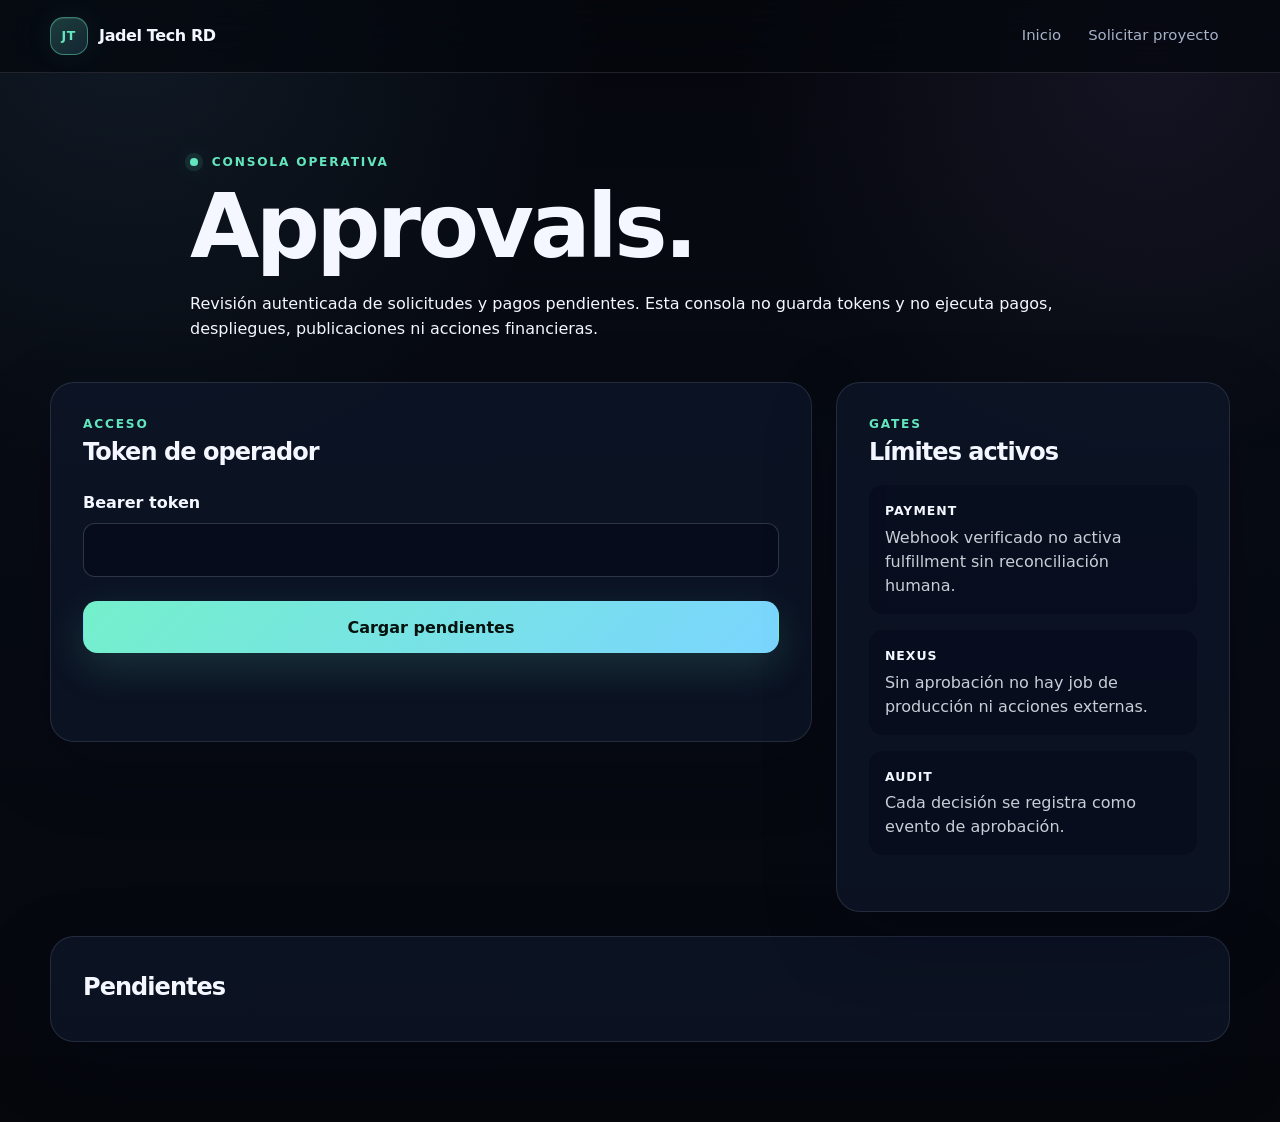
==== approval-console.html @ 992e08e9 "Add governed intake public surfaces" ====
<!doctype html>
<html lang="es">
<head>
  <meta charset="utf-8">
  <meta name="viewport" content="width=device-width, initial-scale=1">
  <meta name="theme-color" content="#0b1220">
  <meta http-equiv="Content-Security-Policy" content="default-src 'none'; script-src 'self'; style-src 'self'; img-src 'self' data:; connect-src https://intake.jadeltechrd.com; object-src 'none'; base-uri 'none'; form-action 'none'; upgrade-insecure-requests">
  <meta name="referrer" content="no-referrer">
  <meta name="robots" content="noindex,nofollow">
  <title>Approval Console | Jadel Tech RD</title>
  <link rel="stylesheet" href="/styles.css">
  <link rel="stylesheet" href="/project-request.css">
  <script type="module" src="/approval-console.js"></script>
</head>
<body>
  <a class="skip-link" href="#main">Saltar al contenido</a>
  <header class="site-header">
    <div class="shell header-inner">
      <a class="brand" href="/" aria-label="Jadel Tech RD - Inicio"><span class="brand-mark" aria-hidden="true">JT</span><span>Jadel Tech RD</span></a>
      <nav class="nav" aria-label="Navegación principal"><a href="/">Inicio</a><a href="/solicitar-proyecto.html">Solicitar proyecto</a></nav>
    </div>
  </header>
  <main id="main" class="shell request-shell">
    <section class="request-hero">
      <div class="eyebrow"><span class="live-dot"></span> Consola operativa</div>
      <h1>Approvals.</h1>
      <p class="lead">Revisión autenticada de solicitudes y pagos pendientes. Esta consola no guarda tokens y no ejecuta pagos, despliegues, publicaciones ni acciones financieras.</p>
    </section>
    <section class="request-grid">
      <form id="approval-auth" class="request-card">
        <div class="eyebrow">Acceso</div>
        <h2>Token de operador</h2>
        <div class="form-grid">
          <label class="full-field">Bearer token<input id="admin-token" type="password" autocomplete="off" required></label>
        </div>
        <button class="button primary full" type="submit">Cargar pendientes</button>
        <p id="approval-status" class="request-status" role="status" aria-live="polite"></p>
      </form>
      <aside class="request-card request-assurance">
        <div class="eyebrow">Gates</div>
        <h2>Límites activos</h2>
        <ol>
          <li><strong>PAYMENT</strong><span>Webhook verificado no activa fulfillment sin reconciliación humana.</span></li>
          <li><strong>NEXUS</strong><span>Sin aprobación no hay job de producción ni acciones externas.</span></li>
          <li><strong>AUDIT</strong><span>Cada decisión se registra como evento de aprobación.</span></li>
        </ol>
      </aside>
    </section>
    <section class="request-card approval-results" aria-live="polite">
      <h2>Pendientes</h2>
      <div id="approval-results"></div>
    </section>
  </main>
</body>
</html>
---- styles.css ----
:root {
  color-scheme: dark;
  --bg: #05070d;
  --bg-2: #090d17;
  --surface: rgba(15, 22, 38, 0.78);
  --surface-strong: #0d1422;
  --surface-soft: rgba(255, 255, 255, 0.035);
  --text: #f4f7ff;
  --muted: #a7b3c8;
  --muted-2: #7f8da6;
  --line: rgba(255, 255, 255, 0.11);
  --line-strong: rgba(255, 255, 255, 0.18);
  --accent: #63e6be;
  --accent-2: #74c0fc;
  --accent-3: #b197fc;
  --danger: #ff8787;
  --warning: #ffd43b;
  --success: #69db7c;
  --max: 1180px;
  --radius: 24px;
  --shadow: 0 28px 80px rgba(0, 0, 0, 0.34);
}

* { box-sizing: border-box; }
html { scroll-behavior: smooth; }
body {
  margin: 0;
  min-height: 100vh;
  background:
    radial-gradient(circle at 10% 0%, rgba(116, 192, 252, 0.10), transparent 30rem),
    radial-gradient(circle at 90% 4%, rgba(177, 151, 252, 0.09), transparent 26rem),
    linear-gradient(180deg, #05070d 0%, #070b13 45%, #05070d 100%);
  color: var(--text);
  font-family: Inter, ui-sans-serif, system-ui, -apple-system, BlinkMacSystemFont, "Segoe UI", sans-serif;
  line-height: 1.6;
  text-rendering: optimizeLegibility;
}
body::selection { background: rgba(99, 230, 190, .28); }
a { color: inherit; }
button, input, select, textarea { font: inherit; }
button { color: inherit; }
[hidden] { display: none !important; }

.skip-link {
  position: absolute;
  left: -9999px;
  top: 0;
  z-index: 1000;
  padding: .75rem 1rem;
  background: white;
  color: black;
}
.skip-link:focus { left: 1rem; top: 1rem; }

.shell {
  width: min(calc(100% - 2rem), var(--max));
  margin-inline: auto;
}

.site-header {
  position: sticky;
  top: 0;
  z-index: 50;
  border-bottom: 1px solid var(--line);
  background: rgba(5, 7, 13, 0.74);
  backdrop-filter: blur(20px) saturate(130%);
}
.header-inner,
.footer-inner {
  min-height: 72px;
  display: flex;
  align-items: center;
  justify-content: space-between;
  gap: 1rem;
}
.brand {
  display: inline-flex;
  align-items: center;
  gap: .72rem;
  text-decoration: none;
  font-weight: 850;
  letter-spacing: -.025em;
}
.brand-mark {
  width: 2.35rem;
  height: 2.35rem;
  display: grid;
  place-items: center;
  border: 1px solid rgba(99, 230, 190, .45);
  border-radius: .85rem;
  background:
    linear-gradient(145deg, rgba(99, 230, 190, .24), rgba(116, 192, 252, .14));
  box-shadow: inset 0 1px 0 rgba(255,255,255,.09), 0 0 28px rgba(99,230,190,.08);
  color: var(--accent);
  font-size: .78rem;
  letter-spacing: .06em;
}
.nav,
.site-footer nav {
  display: flex;
  flex-wrap: wrap;
  gap: .25rem;
  align-items: center;
}
.nav a,
.site-footer a {
  text-decoration: none;
  color: var(--muted);
  transition: color .2s ease, background .2s ease, transform .2s ease;
}
.nav a {
  padding: .52rem .72rem;
  border-radius: .72rem;
  font-size: .93rem;
}
.nav a:hover,
.nav a[aria-current="page"] {
  color: var(--text);
  background: rgba(255,255,255,.055);
}

/* Commercial 2026 homepage */
.commercial-home {
  position: relative;
  isolation: isolate;
  --mx: 50%;
  --my: 6rem;
}
.commercial-home::before {
  content: "";
  position: fixed;
  inset: 0;
  pointer-events: none;
  z-index: -1;
  background: radial-gradient(520px circle at var(--mx) var(--my), rgba(99, 230, 190, .055), transparent 55%);
}

.hero-v2 {
  min-height: min(820px, calc(100vh - 72px));
  display: grid;
  grid-template-columns: minmax(0, 1.02fr) minmax(420px, .98fr);
  gap: clamp(2.5rem, 6vw, 6rem);
  align-items: center;
  padding: clamp(5rem, 10vw, 8.5rem) 0 clamp(4rem, 8vw, 7rem);
  position: relative;
}
.hero-v2::after {
  content: "";
  position: absolute;
  left: 50%;
  bottom: 0;
  width: 100vw;
  transform: translateX(-50%);
  border-bottom: 1px solid rgba(255,255,255,.07);
}
.eyebrow,
.card-kicker {
  color: var(--accent);
  font-size: .76rem;
  font-weight: 850;
  letter-spacing: .15em;
  text-transform: uppercase;
}
.live-dot {
  display: inline-block;
  width: .48rem;
  height: .48rem;
  margin-right: .5rem;
  border-radius: 50%;
  background: var(--accent);
  box-shadow: 0 0 0 5px rgba(99,230,190,.10), 0 0 24px rgba(99,230,190,.38);
  animation: pulse 2.4s ease-in-out infinite;
}
@keyframes pulse {
  0%, 100% { transform: scale(.9); opacity: .75; }
  50% { transform: scale(1.1); opacity: 1; }
}
h1, h2, h3 {
  line-height: 1.08;
  letter-spacing: -.04em;
  text-wrap: balance;
}
.hero-v2 h1 {
  margin: .85rem 0 1.25rem;
  font-size: clamp(3.25rem, 7vw, 6.6rem);
  max-width: 12ch;
}
.hero-v2 h1 span {
  display: block;
  color: transparent;
  background: linear-gradient(105deg, var(--accent) 0%, var(--accent-2) 48%, var(--accent-3) 100%);
  -webkit-background-clip: text;
  background-clip: text;
}
.hero-v2 .lead {
  max-width: 680px;
  margin: 0;
  color: var(--muted);
  font-size: clamp(1.06rem, 2vw, 1.26rem);
}
.actions {
  display: flex;
  flex-wrap: wrap;
  gap: .8rem;
  margin-top: 2rem;
}
.button {
  display: inline-flex;
  align-items: center;
  justify-content: center;
  gap: .45rem;
  min-height: 48px;
  padding: .76rem 1.08rem;
  border-radius: .9rem;
  border: 1px solid transparent;
  text-decoration: none;
  font-weight: 780;
  cursor: pointer;
  transition: transform .2s ease, box-shadow .2s ease, border-color .2s ease, background .2s ease;
}
.button:hover { transform: translateY(-2px); }
.button.primary {
  color: #04110d;
  background: linear-gradient(135deg, #74f0cb, #7bd5ff);
  box-shadow: 0 14px 40px rgba(99, 230, 190, .16);
}
.button.primary:hover { box-shadow: 0 18px 48px rgba(99, 230, 190, .24); }
.button.secondary {
  border-color: var(--line);
  background: rgba(255,255,255,.035);
  color: var(--text);
}
.button.secondary:hover { border-color: var(--line-strong); background: rgba(255,255,255,.06); }
.button.full { width: 100%; }
.button.is-disabled { opacity: .58; pointer-events: none; }
.button:disabled { opacity: .45; cursor: not-allowed; transform: none; }
.hero-trust {
  display: flex;
  flex-wrap: wrap;
  gap: .6rem 1rem;
  margin-top: 1.65rem;
  color: var(--muted-2);
  font-size: .84rem;
}
.hero-trust span { white-space: nowrap; }

.agent-console {
  position: relative;
  min-height: 510px;
  border: 1px solid rgba(255,255,255,.12);
  border-radius: 28px;
  background:
    linear-gradient(180deg, rgba(255,255,255,.055), rgba(255,255,255,.015)),
    radial-gradient(circle at 50% 40%, rgba(116,192,252,.08), transparent 48%),
    #090d16;
  box-shadow: var(--shadow), inset 0 1px 0 rgba(255,255,255,.06);
  overflow: hidden;
}
.agent-console::before {
  content: "";
  position: absolute;
  inset: 0;
  background-image:
    linear-gradient(rgba(255,255,255,.025) 1px, transparent 1px),
    linear-gradient(90deg, rgba(255,255,255,.025) 1px, transparent 1px);
  background-size: 28px 28px;
  mask-image: linear-gradient(to bottom, black, transparent 78%);
  pointer-events: none;
}
.console-bar {
  height: 54px;
  display: flex;
  align-items: center;
  gap: .38rem;
  padding: 0 1rem;
  border-bottom: 1px solid var(--line);
  color: var(--muted-2);
  font-size: .72rem;
  letter-spacing: .04em;
}
.console-dot { width: .5rem; height: .5rem; border-radius: 50%; background: #3e4758; }
.console-title { margin-left: .5rem; }
.console-state { margin-left: auto; color: var(--accent); font-weight: 800; letter-spacing: .12em; }
.agent-core {
  position: relative;
  width: min(340px, 82%);
  aspect-ratio: 1;
  margin: 1.5rem auto 0;
}
.core-node {
  position: absolute;
  inset: 50% auto auto 50%;
  transform: translate(-50%, -50%);
  width: 108px;
  height: 108px;
  display: grid;
  place-items: center;
  align-content: center;
  border-radius: 32px;
  border: 1px solid rgba(99,230,190,.55);
  background: radial-gradient(circle at 35% 25%, rgba(255,255,255,.16), transparent 34%), linear-gradient(145deg, rgba(99,230,190,.25), rgba(116,192,252,.11));
  box-shadow: 0 0 0 12px rgba(99,230,190,.035), 0 0 60px rgba(99,230,190,.18);
  z-index: 3;
}
.core-node strong { font-size: 2rem; letter-spacing: -.06em; }
.core-node small { color: var(--accent); font-size: .55rem; letter-spacing: .12em; }
.core-orbit { position: absolute; inset: 50% auto auto 50%; transform: translate(-50%, -50%); border: 1px solid rgba(255,255,255,.11); border-radius: 50%; animation: spin 22s linear infinite; }
.core-orbit span { position: absolute; min-width: 58px; height: 28px; display: grid; place-items: center; padding: 0 .45rem; border-radius: 999px; border: 1px solid rgba(255,255,255,.12); background: #0b1120; color: var(--muted); font-size: .64rem; letter-spacing: .04em; box-shadow: 0 8px 24px rgba(0,0,0,.28); }
.orbit-a { width: 245px; height: 245px; }
.orbit-b { width: 320px; height: 320px; animation-direction: reverse; animation-duration: 28s; }
.orbit-a span:nth-child(1) { left: 50%; top: -14px; transform: translateX(-50%); }
.orbit-a span:nth-child(2) { right: -23px; top: 54%; }
.orbit-a span:nth-child(3) { left: -18px; top: 56%; }
.orbit-b span:nth-child(1) { left: 50%; bottom: -14px; transform: translateX(-50%); }
.orbit-b span:nth-child(2) { right: -25px; top: 28%; }
.orbit-b span:nth-child(3) { left: -20px; top: 27%; }
@keyframes spin { to { transform: translate(-50%, -50%) rotate(360deg); } }
.core-orbit span { animation: counter-spin 22s linear infinite; }
.orbit-b span { animation-duration: 28s; animation-direction: reverse; }
@keyframes counter-spin { to { rotate: -360deg; } }
.console-events { position: absolute; left: 1rem; right: 1rem; bottom: 1rem; display: grid; gap: .5rem; }
.console-events > div { display: grid; grid-template-columns: 48px 1fr; gap: 0 .65rem; align-items: center; padding: .6rem .72rem; border: 1px solid rgba(255,255,255,.08); border-radius: .8rem; background: rgba(5, 8, 15, .72); backdrop-filter: blur(10px); }
.console-events span { grid-row: 1 / 3; font-size: .62rem; font-weight: 900; letter-spacing: .08em; }
.console-events b { font-size: .78rem; }
.console-events small { color: var(--muted-2); font-size: .67rem; }
.event-ok { color: var(--success); }
.event-wait { color: var(--warning); }
.signal-strip { display: grid; grid-template-columns: repeat(4, 1fr); gap: 1px; margin: 1.25rem 0 0; border: 1px solid var(--line); border-radius: 20px; overflow: hidden; background: var(--line); }
.signal-strip > div { min-height: 126px; display: flex; flex-direction: column; justify-content: center; padding: 1.2rem; background: #080c15; }
.signal-strip strong { font-size: 1.8rem; letter-spacing: -.05em; }
.signal-strip span { color: var(--muted-2); font-size: .78rem; max-width: 18ch; }
.section-block { padding: clamp(5.5rem, 11vw, 9rem) 0 0; }
.section-heading { display: grid; grid-template-columns: minmax(0, 1.15fr) minmax(280px, .85fr); align-items: end; gap: 2rem; margin-bottom: 2rem; }
.section-heading h2, .governance-panel h2, .final-cta h2 { margin: .55rem 0 0; font-size: clamp(2.2rem, 5vw, 4.5rem); max-width: 15ch; }
.section-heading > p, .governance-panel > div > p, .final-cta p { margin: 0; color: var(--muted); max-width: 60ch; }
.filter-row { display: flex; flex-wrap: wrap; gap: .55rem; margin: 1.2rem 0 1.5rem; }
.filter-chip { min-height: 38px; padding: .5rem .78rem; border: 1px solid var(--line); border-radius: 999px; background: rgba(255,255,255,.025); color: var(--muted); cursor: pointer; font-size: .82rem; transition: .2s ease; }
.filter-chip:hover, .filter-chip.is-active { color: #07110e; background: var(--accent); border-color: var(--accent); }
.services-grid { display: grid; grid-template-columns: repeat(3, minmax(0, 1fr)); gap: 1rem; }
.service-card { min-height: 430px; display: flex; flex-direction: column; padding: 1.35rem; border: 1px solid var(--line); border-radius: 20px; background: radial-gradient(circle at 85% 0%, rgba(116,192,252,.06), transparent 34%), linear-gradient(180deg, rgba(255,255,255,.045), rgba(255,255,255,.018)); transition: transform .25s ease, border-color .25s ease, box-shadow .25s ease; }
.service-card:hover { transform: translateY(-5px); border-color: rgba(99,230,190,.28); box-shadow: 0 24px 56px rgba(0,0,0,.24); }
.service-topline { display: flex; align-items: center; justify-content: space-between; gap: .75rem; }
.service-icon { width: 2.4rem; height: 2.4rem; display: grid; place-items: center; border-radius: .8rem; border: 1px solid var(--line); background: rgba(255,255,255,.04); color: var(--accent-2); font-weight: 900; }
.status-badge { max-width: 68%; padding: .34rem .55rem; border-radius: 999px; font-size: .61rem; font-weight: 850; letter-spacing: .04em; text-transform: uppercase; text-align: center; }
.status-available { color: #8ce99a; background: rgba(105,219,124,.085); border: 1px solid rgba(105,219,124,.18); }
.status-pilot { color: #ffd43b; background: rgba(255,212,59,.08); border: 1px solid rgba(255,212,59,.18); }
.status-research { color: #bac8ff; background: rgba(177,151,252,.09); border: 1px solid rgba(177,151,252,.18); }
.service-card h3 { margin: 1.25rem 0 .65rem; font-size: 1.45rem; }
.service-card > p { margin: 0; color: var(--muted); font-size: .92rem; }
.service-deliverables { display: flex; flex-wrap: wrap; gap: .42rem; padding: 0; margin: 1.2rem 0 1.5rem; list-style: none; }
.service-deliverables li { padding: .35rem .52rem; border: 1px solid rgba(255,255,255,.08); border-radius: .55rem; color: var(--muted-2); font-size: .68rem; background: rgba(255,255,255,.025); }
.service-footer { margin-top: auto; padding-top: 1rem; border-top: 1px solid rgba(255,255,255,.07); display: flex; align-items: end; justify-content: space-between; gap: .75rem; }
.price-caption { display: block; color: var(--muted-2); font-size: .62rem; text-transform: uppercase; letter-spacing: .08em; }
.service-footer strong { display: block; margin-top: .2rem; font-size: .82rem; }
.mini-action { padding: .46rem .65rem; border: 1px solid rgba(99,230,190,.25); border-radius: .65rem; background: rgba(99,230,190,.07); color: var(--accent); cursor: pointer;  font-size: .72rem;
  font-weight: 800;
}
.mini-action[aria-pressed="true"] { color: #04110d; background: var(--accent); }
.service-payment-links {
  display: flex;
  flex-wrap: wrap;
  gap: .5rem;
  margin-top: .85rem;
}
.service-payment-links a {
  padding: .5rem .62rem;
  border: 1px solid rgba(116,192,252,.26);
  border-radius: .65rem;
  color: var(--accent-2);
  font-size: .72rem;
  font-weight: 850;
}
.service-payment-links a:hover {
  background: rgba(116,192,252,.1);
  color: var(--text);
}

.process-grid { display: grid; grid-template-columns: repeat(4, 1fr); gap: 1rem; padding: 0; margin: 0; list-style: none; counter-reset: none; }
.process-card { min-height: 250px; padding: 1.35rem; border-top: 1px solid var(--line-strong); background: linear-gradient(180deg, rgba(255,255,255,.025), transparent 70%); }
.process-card > span { color: var(--accent); font-size: .72rem; font-weight: 900; letter-spacing: .1em; }
.process-card h3 { margin: 2.4rem 0 .6rem; font-size: 1.35rem; }
.process-card p { margin: 0; color: var(--muted); font-size: .86rem; }

.configurator-shell { position: relative; }
.configurator { display: grid; grid-template-columns: minmax(0, 1fr) 360px; gap: 1rem; align-items: stretch; }
.selected-services { min-height: 330px; display: flex; flex-wrap: wrap; align-content: flex-start; gap: .65rem; padding: 1.25rem; border: 1px dashed rgba(116,192,252,.23); border-radius: 20px; background: radial-gradient(circle at 20% 10%, rgba(116,192,252,.045), transparent 32%), rgba(255,255,255,.015); }
.empty-selection { width: 100%; min-height: 290px; display: grid; place-items: center; align-content: center; text-align: center; color: var(--muted); }
.empty-selection > span { width: 3rem; height: 3rem; display: grid; place-items: center; border: 1px dashed var(--line-strong); border-radius: 50%; font-size: 1.5rem; color: var(--accent); }
.empty-selection strong { margin-top: .8rem; color: var(--text); }
.empty-selection p { max-width: 40ch; margin: .35rem 0 0; font-size: .82rem; }
.selected-chip { height: fit-content; max-width: 100%; display: inline-flex; align-items: center; gap: .55rem; padding: .66rem .72rem; border: 1px solid var(--line); border-radius: .82rem; background: rgba(255,255,255,.04); cursor: pointer; color: var(--text); font-size: .76rem; }
.selected-chip span { color: var(--accent-2); }
.selected-chip b { color: var(--muted-2); font-size: 1rem; }
.estimate-card { position: sticky; top: 92px; align-self: start; padding: 1.35rem; border: 1px solid rgba(99,230,190,.2); border-radius: 20px; background: linear-gradient(180deg, rgba(99,230,190,.07), rgba(255,255,255,.025)); box-shadow: var(--shadow); }
.estimate-label { display: block; margin-bottom: 1rem; color: var(--accent); font-size: .72rem; font-weight: 900; letter-spacing: .1em; text-transform: uppercase; }
.estimate-row { display: flex; justify-content: space-between; gap: 1rem; padding: .75rem 0; border-bottom: 1px solid rgba(255,255,255,.08); color: var(--muted); font-size: .82rem; }
.estimate-row strong { color: var(--text); font-size: 1.03rem; }
.estimate-note { margin: 1rem 0; color: var(--muted-2); font-size: .72rem; }
.copy-feedback { display: block; min-height: 1.2rem; margin-top: .6rem; color: var(--accent); font-size: .7rem; }

.pricing-grid { display: grid; grid-template-columns: repeat(4, minmax(0, 1fr)); gap: 1rem; }
.pricing-card { position: relative; min-height: 520px; display: flex; flex-direction: column; padding: 1.35rem; border: 1px solid var(--line); border-radius: 20px; background: rgba(255,255,255,.025); }
.pricing-card.featured { border-color: rgba(99,230,190,.35); background: radial-gradient(circle at 50% 0%, rgba(99,230,190,.09), transparent 34%), rgba(255,255,255,.03); transform: translateY(-10px); box-shadow: 0 28px 70px rgba(0,0,0,.25); }
.popular-pill { position: absolute; top: -.75rem; right: 1rem; padding: .35rem .62rem; border-radius: 999px; background: var(--accent); color: #06120e; font-size: .62rem; font-weight: 900; }
.plan-label { color: var(--accent-2); font-size: .68rem; font-weight: 900; letter-spacing: .12em; text-transform: uppercase; }
.pricing-card h3 { margin: .7rem 0 1.1rem; font-size: 1.45rem; }
.plan-price { min-height: 64px; display: flex; flex-direction: column; }
.plan-price strong { font-size: 2.25rem; letter-spacing: -.055em; }
.plan-price span { color: var(--muted-2); font-size: .72rem; }
.pricing-card > p { color: var(--muted); font-size: .86rem; min-height: 4.2rem; }
.pricing-card ul { padding: 0; margin: 1rem 0 1.5rem; list-style: none; color: var(--muted); font-size: .78rem; }
.pricing-card li { padding: .55rem 0; border-bottom: 1px solid rgba(255,255,255,.06); }
.pricing-card li::before { content: "✓"; margin-right: .5rem; color: var(--accent); }
.pricing-card .button { margin-top: auto; }

.payment-panel {
  display: grid;
  grid-template-columns: minmax(0, 1fr) 310px;
  gap: 2rem;
  align-items: center;
  padding: clamp(1.5rem, 4vw, 2.6rem);
  border: 1px solid rgba(116,192,252,.22);
  border-radius: 26px;
  background:
    radial-gradient(circle at 12% 0%, rgba(116,192,252,.12), transparent 34%),
    linear-gradient(135deg, rgba(255,255,255,.045), rgba(255,255,255,.018));
}
.payment-panel h2 {
  margin: .55rem 0 1rem;
  font-size: clamp(2rem, 4.5vw, 3.8rem);
  max-width: 14ch;
}
.payment-panel p {
  margin: 0;
  color: var(--muted);
  max-width: 66ch;
}
.payment-actions {
  display: grid;
  gap: .75rem;
}
.payment-actions span {
  color: var(--muted-2);
  font-size: .72rem;
}
.payment-link-grid {
  display: grid;
  grid-template-columns: repeat(4, minmax(0, 1fr));
  gap: .85rem;
  margin-top: 1rem;
}
.payment-link-grid article {
  min-height: 142px;
  padding: 1rem;
  border: 1px solid rgba(255,255,255,.08);
  border-radius: 14px;
  background: rgba(255,255,255,.026);
}
.payment-link-grid strong,
.payment-link-grid span {
  display: block;
}
.payment-link-grid strong { font-size: .88rem; }
.payment-link-grid span {
  margin: .3rem 0 .7rem;
  color: var(--muted-2);
  font-size: .72rem;
}
.payment-link-grid div {
  display: flex;
  flex-wrap: wrap;
  gap: .5rem;
}
.payment-link-grid a {
  color: var(--accent-2);
  font-size: .72rem;
  font-weight: 850;
}
.payment-link-grid a:hover { color: var(--text); }
.nexus-payment-protocol {
  display: grid;
  grid-template-columns: repeat(4, minmax(0, 1fr));
  gap: .85rem;
  margin-top: 1rem;
}
.nexus-payment-protocol > div {
  min-height: 118px;
  padding: 1rem;
  border: 1px solid rgba(255,255,255,.08);
  border-radius: 14px;
  background: rgba(3,5,10,.34);
}
.nexus-payment-protocol span {
  color: var(--accent-2);
  font-size: .68rem;
  font-weight: 900;
  letter-spacing: .06em;
}
.nexus-payment-protocol strong {
  display: block;
  margin: .45rem 0 .25rem;
}
.nexus-payment-protocol small {
  color: var(--muted);
  line-height: 1.5;
}

.governance-panel { display: grid; grid-template-columns: .92fr 1.08fr; gap: 2.2rem; padding: clamp(1.5rem, 4vw, 2.8rem); border: 1px solid rgba(177,151,252,.18); border-radius: 26px; background: radial-gradient(circle at 10% 0%, rgba(177,151,252,.11), transparent 34%), linear-gradient(135deg, rgba(255,255,255,.04), rgba(255,255,255,.015)); }
.governance-grid { display: grid; grid-template-columns: repeat(2, 1fr); gap: .8rem; }
.governance-grid > div { min-height: 118px; display: grid; align-content: center; padding: 1rem; border: 1px solid rgba(255,255,255,.08); border-radius: 14px; background: rgba(3,5,10,.28); }
.governance-grid span { color: var(--accent-3); font-size: .62rem; font-weight: 900; letter-spacing: .1em; }
.governance-grid strong { margin-top: .28rem; font-size: .88rem; }
.governance-grid small { margin-top: .18rem; color: var(--muted-2); font-size: .68rem; }

.benchmark-grid { display: grid; grid-template-columns: repeat(4, 1fr); gap: 1rem; }
.benchmark-card { min-height: 210px; padding: 1.2rem; border-left: 1px solid var(--line-strong); background: linear-gradient(90deg, rgba(255,255,255,.025), transparent); }
.benchmark-card span { color: var(--accent-2); font-size: .68rem; font-weight: 900; }
.benchmark-card strong { display: block; margin-top: 2.2rem; font-size: 1rem; }
.benchmark-card p { margin: .45rem 0 0; color: var(--muted); font-size: .8rem; }

.faq-list { display: grid; gap: .7rem; max-width: 900px; }
.faq-list details { border: 1px solid var(--line); border-radius: 14px; background: rgba(255,255,255,.02); overflow: clip; }
.faq-list summary { padding: 1rem 1.1rem; cursor: pointer; font-weight: 760; list-style: none; }
.faq-list summary::-webkit-details-marker { display: none; }
.faq-list summary::after { content: "+"; float: right; color: var(--accent); font-size: 1.15rem; }
.faq-list details[open] summary::after { content: "−"; }
.faq-list details p { margin: 0; padding: 0 1.1rem 1.1rem; color: var(--muted); font-size: .88rem; }

.final-cta { display: grid; grid-template-columns: 1fr auto; gap: 2rem; align-items: end; margin: clamp(6rem, 12vw, 10rem) 0 5rem; padding: clamp(1.7rem, 4vw, 3rem); border: 1px solid rgba(99,230,190,.22); border-radius: 28px; background: radial-gradient(circle at 20% 0%, rgba(99,230,190,.12), transparent 32%), radial-gradient(circle at 90% 70%, rgba(116,192,252,.08), transparent 28%),
    rgba(255,255,255,.028);
}
.final-cta .actions { margin: 0; justify-content: flex-end; }

.reveal { opacity: 0; transform: translateY(18px); transition: opacity .65s ease, transform .65s cubic-bezier(.2,.8,.2,1); }
.reveal.is-visible { opacity: 1; transform: none; }

/* Legal views retained and visually aligned */
.legal {
  max-width: 880px;
  padding: clamp(3.5rem, 7vw, 6rem) 0 7rem;
}
.legal-heading {
  padding-bottom: 1.5rem;
  margin-bottom: 2rem;
  border-bottom: 1px solid var(--line);
}
.legal h1 {
  margin: .6rem 0 1rem;
  font-size: clamp(2.5rem, 6vw, 4.8rem);
}
.legal h2 { margin: 2.5rem 0 .8rem; font-size: 1.4rem; }
.legal p, .legal li { color: #ccd6e6; }
.legal ul { padding-left: 1.3rem; }
.legal li + li { margin-top: .4rem; }
.legal code { padding: .15rem .35rem; border-radius: .35rem; background: rgba(255,255,255,.07); }
.muted { color: var(--muted) !important; }

.site-footer {
  border-top: 1px solid var(--line);
  color: var(--muted);
  font-size: .88rem;
  background: rgba(2,4,8,.35);
}
.site-footer nav { gap: .8rem; }
.site-footer a:hover { color: var(--text); }

@media (max-width: 1060px) {
  .hero-v2 { grid-template-columns: 1fr; min-height: auto; }
  .hero-v2 h1 { max-width: 13ch; }
  .agent-console { width: min(680px, 100%); }
  .services-grid { grid-template-columns: repeat(2, minmax(0, 1fr)); }
  .pricing-grid { grid-template-columns: repeat(2, 1fr); }
  .pricing-card.featured { transform: none; }
  .process-grid { grid-template-columns: repeat(2, 1fr); }
  .benchmark-grid { grid-template-columns: repeat(2, 1fr); }
  .payment-link-grid, .nexus-payment-protocol { grid-template-columns: repeat(2, minmax(0, 1fr)); }
}

@media (max-width: 780px) {
  .header-inner, .footer-inner { align-items: flex-start; flex-direction: column; padding-block: .85rem; }
  .nav { width: 100%; overflow-x: auto; flex-wrap: nowrap; padding-bottom: .2rem; scrollbar-width: none; }
  .nav::-webkit-scrollbar { display: none; }
  .nav a { white-space: nowrap; }
  .hero-v2 { padding-top: 4rem; }
  .hero-v2 h1 { font-size: clamp(3rem, 15vw, 5rem); }
  .agent-console { min-height: 460px; }
  .agent-core { width: min(290px, 82%); }
  .orbit-a { width: 210px; height: 210px; }
  .orbit-b { width: 275px; height: 275px; }
  .signal-strip { grid-template-columns: repeat(2, 1fr); }
  .section-heading { grid-template-columns: 1fr; align-items: start; }
  .services-grid, .pricing-grid, .governance-panel, .configurator, .final-cta { grid-template-columns: 1fr; }
  .payment-panel { grid-template-columns: 1fr; }
  .estimate-card { position: static; }
  .governance-grid { grid-template-columns: repeat(2, 1fr); }
  .final-cta .actions { justify-content: flex-start; }
}

@media (max-width: 520px) {
  .shell { width: min(calc(100% - 1.2rem), var(--max)); }
  .hero-v2 h1 { max-width: 100%; }
  .hero-trust { display: grid; grid-template-columns: 1fr 1fr; }
  .agent-console { min-height: 430px; border-radius: 20px; }
  .console-events > div { grid-template-columns: 44px 1fr; }
  .signal-strip, .services-grid, .process-grid, .pricing-grid, .benchmark-grid, .governance-grid, .payment-link-grid, .nexus-payment-protocol { grid-template-columns: 1fr; }
  .signal-strip > div { min-height: 105px; }
  .service-card { min-height: 395px; }
  .section-block { padding-top: 5.5rem; }
  .final-cta { margin-bottom: 3rem; }
}

@media (prefers-reduced-motion: reduce) {
  html { scroll-behavior: auto; }
  *, *::before, *::after { animation-duration: .001ms !important; animation-iteration-count: 1 !important; transition-duration: .001ms !important; }
  .reveal { opacity: 1; transform: none; }
}
---- project-request.css ----
.request-shell{padding-top:5rem;padding-bottom:5rem}.request-hero{max-width:900px;margin:0 auto 2.5rem}.request-hero h1{font-size:clamp(2.5rem,7vw,5.8rem);margin:.35rem 0 1rem}.request-grid{display:grid;grid-template-columns:minmax(0,1.45fr) minmax(280px,.75fr);gap:1.5rem;align-items:start}.request-card{border:1px solid rgba(148,163,184,.18);background:rgba(15,23,42,.72);border-radius:24px;padding:clamp(1.2rem,3vw,2rem);box-shadow:0 24px 70px rgba(2,6,23,.25)}.request-card h2{margin:.35rem 0 .5rem}.form-grid{display:grid;grid-template-columns:1fr 1fr;gap:1rem;margin:1.5rem 0}.form-grid label,.service-selector label{display:flex;flex-direction:column;gap:.45rem;font-weight:700}.form-grid label span{font-weight:400;opacity:.7}.full-field{grid-column:1/-1}.form-grid input,.form-grid textarea{width:100%;box-sizing:border-box;border:1px solid rgba(148,163,184,.28);border-radius:12px;background:rgba(2,6,23,.52);color:inherit;padding:.85rem .95rem;font:inherit}.form-grid input:focus,.form-grid textarea:focus{outline:2px solid rgba(96,165,250,.8);outline-offset:2px}.service-selector{border:0;padding:0;margin:1.5rem 0;display:grid;grid-template-columns:1fr 1fr;gap:.65rem 1rem}.service-selector legend{font-weight:800;margin-bottom:.75rem}.service-selector label{flex-direction:row;align-items:flex-start;font-weight:500;padding:.55rem .65rem;border-radius:10px;background:rgba(15,23,42,.55)}.service-selector input,.consent-row input{margin-top:.2rem}.turnstile-panel{margin:1.4rem 0;padding:1rem;border-radius:14px;border:1px solid rgba(148,163,184,.18);background:rgba(2,6,23,.35)}.consent-row{display:flex;align-items:flex-start;gap:.7rem;line-height:1.5;margin:1.2rem 0}.request-status{min-height:1.5rem;margin-top:1rem}.request-status[data-kind="error"]{color:#fca5a5}.request-status[data-kind="success"]{color:#86efac}.request-status[data-kind="working"]{color:#bfdbfe}.request-assurance ol{list-style:none;padding:0;margin:1.2rem 0 1.5rem;display:grid;gap:1rem}.request-assurance li{display:grid;gap:.3rem;padding:1rem;border-radius:14px;background:rgba(2,6,23,.38)}.request-assurance li strong{font-size:.78rem;letter-spacing:.08em}.request-assurance li span{opacity:.82;line-height:1.5}.approval-results{margin-top:1.5rem}.approval-list{display:grid;grid-template-columns:1fr 1fr;gap:1rem}.approval-list section{display:grid;align-content:start;gap:.8rem}.approval-list article{display:grid;gap:.45rem;padding:1rem;border:1px solid rgba(148,163,184,.16);border-radius:14px;background:rgba(2,6,23,.35)}.approval-list span,.approval-list small{color:#a7b3c6;font-size:.78rem;overflow-wrap:anywhere}.approval-list div{display:flex;flex-wrap:wrap;gap:.5rem}.approval-list button{border:1px solid rgba(96,165,250,.26);border-radius:10px;background:rgba(96,165,250,.08);color:inherit;padding:.55rem .7rem;cursor:pointer}.approval-list button:hover{background:rgba(96,165,250,.16)}.muted{opacity:.72}@media(max-width:860px){.request-grid,.approval-list{grid-template-columns:1fr}.form-grid,.service-selector{grid-template-columns:1fr}.full-field{grid-column:auto}.request-shell{padding-top:3rem}}
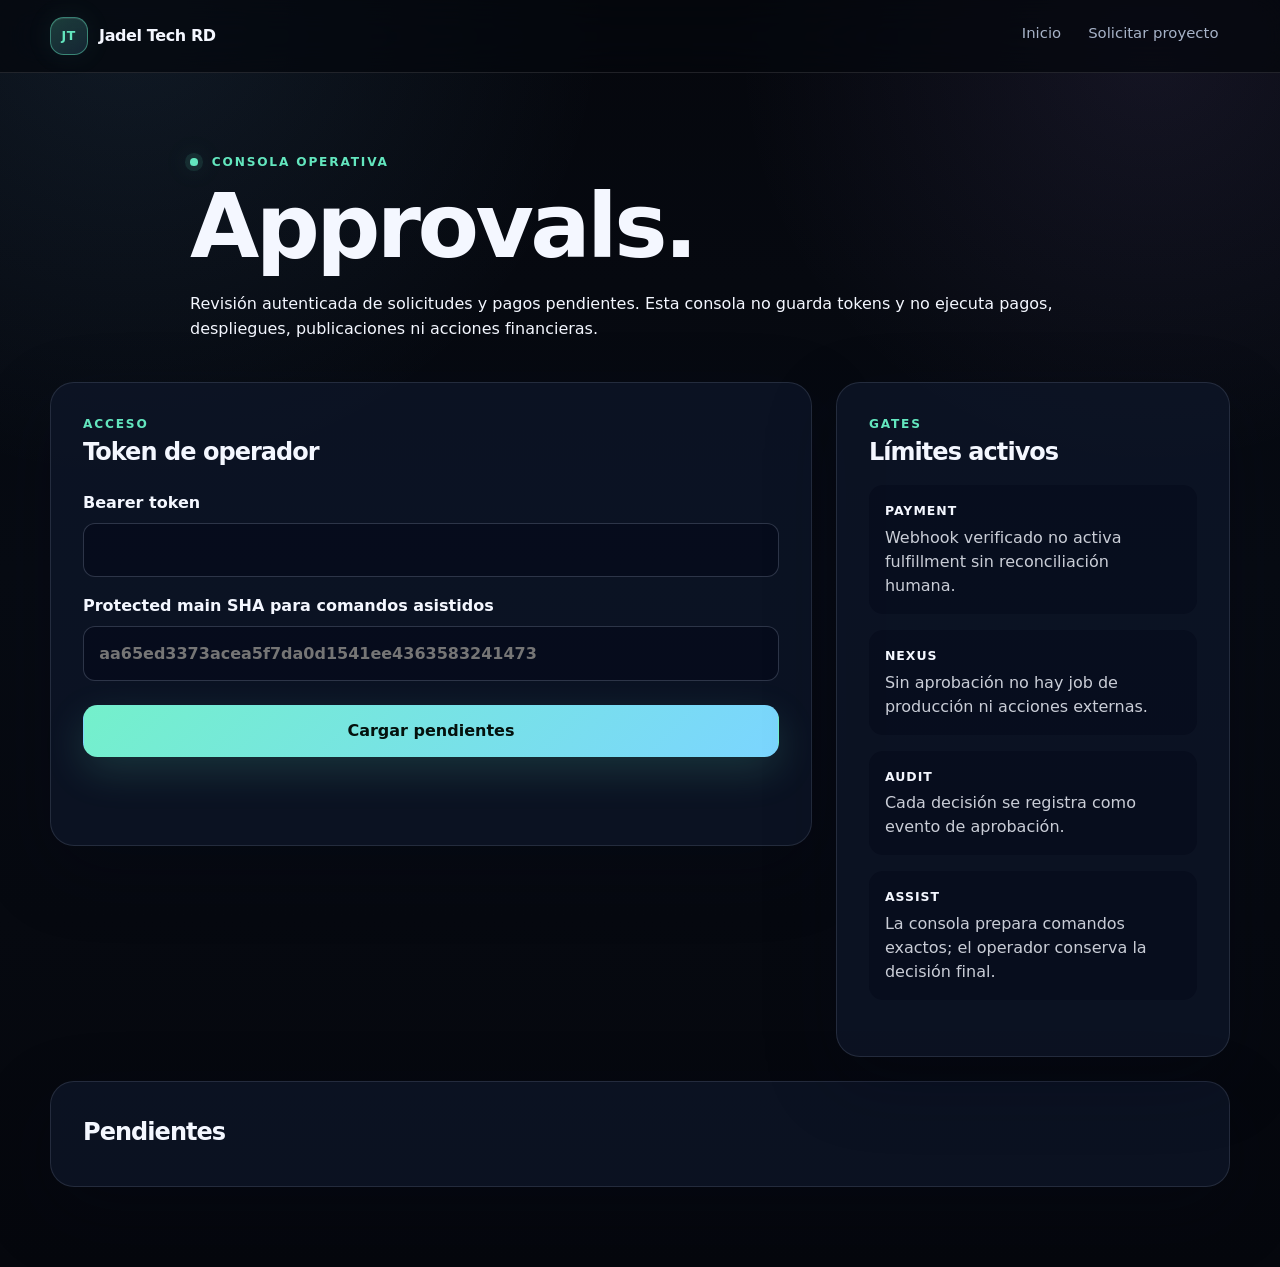
==== commit 932a0cc9: "site: sync canonical public application" ====
--- a/approval-console.html
+++ b/approval-console.html
@@ -32,6 +32,7 @@
         <h2>Token de operador</h2>
         <div class="form-grid">
           <label class="full-field">Bearer token<input id="admin-token" type="password" autocomplete="off" required></label>
+          <label class="full-field">Protected main SHA para comandos asistidos<input id="protected-main-sha" type="text" inputmode="latin" autocomplete="off" pattern="[0-9a-f]{40}" placeholder="aa65ed3373acea5f7da0d1541ee4363583241473"></label>
         </div>
         <button class="button primary full" type="submit">Cargar pendientes</button>
         <p id="approval-status" class="request-status" role="status" aria-live="polite"></p>
@@ -43,6 +44,7 @@
           <li><strong>PAYMENT</strong><span>Webhook verificado no activa fulfillment sin reconciliación humana.</span></li>
           <li><strong>NEXUS</strong><span>Sin aprobación no hay job de producción ni acciones externas.</span></li>
           <li><strong>AUDIT</strong><span>Cada decisión se registra como evento de aprobación.</span></li>
+          <li><strong>ASSIST</strong><span>La consola prepara comandos exactos; el operador conserva la decisión final.</span></li>
         </ol>
       </aside>
     </section>
--- a/styles.css
+++ b/styles.css
@@ -329,6 +329,14 @@
 .signal-strip > div { min-height: 126px; display: flex; flex-direction: column; justify-content: center; padding: 1.2rem; background: #080c15; }
 .signal-strip strong { font-size: 1.8rem; letter-spacing: -.05em; }
 .signal-strip span { color: var(--muted-2); font-size: .78rem; max-width: 18ch; }
+.conversion-path-section { padding-top: clamp(4.5rem, 7vw, 6.5rem); }
+.conversion-path-grid { display: grid; grid-template-columns: repeat(3, minmax(0, 1fr)); gap: 1rem; }
+.conversion-path-card { min-height: 245px; display: grid; align-content: start; gap: .75rem; padding: 1.25rem; border: 1px solid rgba(116,192,252,.16); border-radius: 18px; text-decoration: none; color: var(--text); background: linear-gradient(180deg, rgba(116,192,252,.065), rgba(255,255,255,.018)), rgba(3,5,10,.36); transition: transform .25s ease, border-color .25s ease, background .25s ease; }
+.conversion-path-card:hover { transform: translateY(-4px); border-color: rgba(99,230,190,.34); background: linear-gradient(180deg, rgba(99,230,190,.07), rgba(116,192,252,.026)), rgba(3,5,10,.42); }
+.conversion-path-card span { width: fit-content; padding: .35rem .55rem; border: 1px solid rgba(99,230,190,.18); border-radius: 999px; color: var(--accent); font-size: .66rem; font-weight: 900; letter-spacing: .08em; text-transform: uppercase; }
+.conversion-path-card strong { font-size: 1.18rem; line-height: 1.25; }
+.conversion-path-card p { margin: 0; color: var(--muted); line-height: 1.6; }
+.conversion-path-card small { align-self: end; color: var(--accent-2); font-weight: 850; }
 .section-block { padding: clamp(5.5rem, 11vw, 9rem) 0 0; }
 .section-heading { display: grid; grid-template-columns: minmax(0, 1.15fr) minmax(280px, .85fr); align-items: end; gap: 2rem; margin-bottom: 2rem; }
 .section-heading h2, .governance-panel h2, .final-cta h2 { margin: .55rem 0 0; font-size: clamp(2.2rem, 5vw, 4.5rem); max-width: 15ch; }
@@ -350,12 +358,14 @@
 .service-deliverables { display: flex; flex-wrap: wrap; gap: .42rem; padding: 0; margin: 1.2rem 0 1.5rem; list-style: none; }
 .service-deliverables li { padding: .35rem .52rem; border: 1px solid rgba(255,255,255,.08); border-radius: .55rem; color: var(--muted-2); font-size: .68rem; background: rgba(255,255,255,.025); }
 .service-footer { margin-top: auto; padding-top: 1rem; border-top: 1px solid rgba(255,255,255,.07); display: flex; align-items: end; justify-content: space-between; gap: .75rem; }
+.service-actions { display: flex; flex-wrap: wrap; justify-content: flex-end; gap: .45rem; }
 .price-caption { display: block; color: var(--muted-2); font-size: .62rem; text-transform: uppercase; letter-spacing: .08em; }
 .service-footer strong { display: block; margin-top: .2rem; font-size: .82rem; }
 .mini-action { padding: .46rem .65rem; border: 1px solid rgba(99,230,190,.25); border-radius: .65rem; background: rgba(99,230,190,.07); color: var(--accent); cursor: pointer;  font-size: .72rem;
   font-weight: 800;
 }
 .mini-action[aria-pressed="true"] { color: #04110d; background: var(--accent); }
+.service-quote { text-decoration: none; color: var(--accent-2); border-color: rgba(116,192,252,.26); background: rgba(116,192,252,.07); }
 .service-payment-links {
   display: flex;
   flex-wrap: wrap;
@@ -505,6 +515,74 @@
   line-height: 1.5;
 }
 
+.revenue-infra-section {
+  padding-top: clamp(4.5rem, 8vw, 7rem);
+}
+.revenue-infra-grid {
+  display: grid;
+  grid-template-columns: repeat(4, minmax(0, 1fr));
+  gap: 1rem;
+}
+.revenue-infra-grid article {
+  min-height: 235px;
+  display: grid;
+  align-content: start;
+  padding: 1.15rem;
+  border: 1px solid rgba(116,192,252,.16);
+  border-radius: 14px;
+  background: linear-gradient(180deg, rgba(116,192,252,.055), rgba(255,255,255,.018));
+}
+.revenue-infra-grid span {
+  color: var(--accent-2);
+  font-size: .68rem;
+  font-weight: 900;
+  letter-spacing: .08em;
+}
+.revenue-infra-grid strong {
+  display: block;
+  margin: 1.55rem 0 .55rem;
+  font-size: 1rem;
+}
+.revenue-infra-grid p {
+  margin: 0;
+  color: var(--muted);
+  font-size: .82rem;
+  line-height: 1.6;
+}
+.revenue-infra-grid small {
+  align-self: end;
+  margin-top: 1.2rem;
+  color: var(--accent);
+  font-size: .7rem;
+  font-weight: 850;
+}
+.revenue-state-strip {
+  display: grid;
+  grid-template-columns: repeat(3, minmax(0, 1fr));
+  gap: .85rem;
+  margin-top: 1rem;
+}
+.revenue-state-strip > div {
+  min-height: 96px;
+  padding: 1rem;
+  border: 1px solid rgba(99,230,190,.14);
+  border-radius: 14px;
+  background: rgba(3,5,10,.34);
+}
+.revenue-state-strip span {
+  display: block;
+  color: var(--accent);
+  font-size: .62rem;
+  font-weight: 900;
+  letter-spacing: .1em;
+}
+.revenue-state-strip strong {
+  display: block;
+  margin-top: .45rem;
+  font-size: .86rem;
+  line-height: 1.45;
+}
+
 .governance-panel { display: grid; grid-template-columns: .92fr 1.08fr; gap: 2.2rem; padding: clamp(1.5rem, 4vw, 2.8rem); border: 1px solid rgba(177,151,252,.18); border-radius: 26px; background: radial-gradient(circle at 10% 0%, rgba(177,151,252,.11), transparent 34%), linear-gradient(135deg, rgba(255,255,255,.04), rgba(255,255,255,.015)); }
 .governance-grid { display: grid; grid-template-columns: repeat(2, 1fr); gap: .8rem; }
 .governance-grid > div { min-height: 118px; display: grid; align-content: center; padding: 1rem; border: 1px solid rgba(255,255,255,.08); border-radius: 14px; background: rgba(3,5,10,.28); }
@@ -569,11 +647,13 @@
   .hero-v2 h1 { max-width: 13ch; }
   .agent-console { width: min(680px, 100%); }
   .services-grid { grid-template-columns: repeat(2, minmax(0, 1fr)); }
+  .conversion-path-grid { grid-template-columns: 1fr; }
   .pricing-grid { grid-template-columns: repeat(2, 1fr); }
   .pricing-card.featured { transform: none; }
   .process-grid { grid-template-columns: repeat(2, 1fr); }
   .benchmark-grid { grid-template-columns: repeat(2, 1fr); }
-  .payment-link-grid, .nexus-payment-protocol { grid-template-columns: repeat(2, minmax(0, 1fr)); }
+  .payment-link-grid, .nexus-payment-protocol, .revenue-infra-grid { grid-template-columns: repeat(2, minmax(0, 1fr)); }
+  .revenue-state-strip { grid-template-columns: 1fr; }
 }
 
 @media (max-width: 780px) {
@@ -602,7 +682,7 @@
   .hero-trust { display: grid; grid-template-columns: 1fr 1fr; }
   .agent-console { min-height: 430px; border-radius: 20px; }
   .console-events > div { grid-template-columns: 44px 1fr; }
-  .signal-strip, .services-grid, .process-grid, .pricing-grid, .benchmark-grid, .governance-grid, .payment-link-grid, .nexus-payment-protocol { grid-template-columns: 1fr; }
+  .signal-strip, .services-grid, .process-grid, .pricing-grid, .benchmark-grid, .governance-grid, .payment-link-grid, .nexus-payment-protocol, .revenue-infra-grid { grid-template-columns: 1fr; }
   .signal-strip > div { min-height: 105px; }
   .service-card { min-height: 395px; }
   .section-block { padding-top: 5.5rem; }
@@ -614,3 +694,107 @@
   *, *::before, *::after { animation-duration: .001ms !important; animation-iteration-count: 1 !important; transition-duration: .001ms !important; }
   .reveal { opacity: 1; transform: none; }
 }
+
+
+/* Phase 2: decision-path, accessibility and responsive refinements */
+html {
+  scroll-padding-top: 6rem;
+}
+
+.nav .nav-cta {
+  border: 1px solid var(--accent);
+  border-radius: 999px;
+  padding: .55rem .85rem;
+  color: var(--text);
+  background: color-mix(in srgb, var(--accent) 12%, transparent);
+}
+
+a:focus-visible,
+button:focus-visible,
+summary:focus-visible {
+  outline: 3px solid var(--accent);
+  outline-offset: 3px;
+}
+
+.button,
+.mini-action,
+.filter-chip,
+.selected-chip,
+.nav a {
+  min-height: 44px;
+}
+
+.hero-copy .lead {
+  max-width: 68ch;
+}
+
+@media (max-width: 760px) {
+  .header-inner {
+    align-items: flex-start;
+    gap: .75rem;
+  }
+
+  .nav {
+    width: 100%;
+    overflow-x: auto;
+    overscroll-behavior-inline: contain;
+    scrollbar-width: thin;
+    padding-bottom: .35rem;
+  }
+
+  .nav a {
+    flex: 0 0 auto;
+    display: inline-flex;
+    align-items: center;
+  }
+
+  .hero-v2 {
+    padding-top: 2.5rem;
+  }
+
+  .hero-copy .actions,
+  .final-cta .actions {
+    align-items: stretch;
+  }
+
+  .hero-copy .actions .button,
+  .final-cta .actions .button {
+    width: 100%;
+    justify-content: center;
+  }
+
+  .signal-strip {
+    grid-template-columns: 1fr 1fr;
+  }
+}
+
+@media (max-width: 480px) {
+  .signal-strip {
+    grid-template-columns: 1fr;
+  }
+
+  .hero-trust {
+    display: grid;
+    grid-template-columns: 1fr;
+  }
+}
+
+@media (prefers-reduced-motion: reduce) {
+  html {
+    scroll-behavior: auto;
+  }
+
+  *,
+  *::before,
+  *::after {
+    animation-duration: .01ms !important;
+    animation-iteration-count: 1 !important;
+    transition-duration: .01ms !important;
+    scroll-behavior: auto !important;
+  }
+
+  .reveal {
+    opacity: 1;
+    transform: none;
+  }
+}
--- a/project-request.css
+++ b/project-request.css
@@ -1 +1 @@
-.request-shell{padding-top:5rem;padding-bottom:5rem}.request-hero{max-width:900px;margin:0 auto 2.5rem}.request-hero h1{font-size:clamp(2.5rem,7vw,5.8rem);margin:.35rem 0 1rem}.request-grid{display:grid;grid-template-columns:minmax(0,1.45fr) minmax(280px,.75fr);gap:1.5rem;align-items:start}.request-card{border:1px solid rgba(148,163,184,.18);background:rgba(15,23,42,.72);border-radius:24px;padding:clamp(1.2rem,3vw,2rem);box-shadow:0 24px 70px rgba(2,6,23,.25)}.request-card h2{margin:.35rem 0 .5rem}.form-grid{display:grid;grid-template-columns:1fr 1fr;gap:1rem;margin:1.5rem 0}.form-grid label,.service-selector label{display:flex;flex-direction:column;gap:.45rem;font-weight:700}.form-grid label span{font-weight:400;opacity:.7}.full-field{grid-column:1/-1}.form-grid input,.form-grid textarea{width:100%;box-sizing:border-box;border:1px solid rgba(148,163,184,.28);border-radius:12px;background:rgba(2,6,23,.52);color:inherit;padding:.85rem .95rem;font:inherit}.form-grid input:focus,.form-grid textarea:focus{outline:2px solid rgba(96,165,250,.8);outline-offset:2px}.service-selector{border:0;padding:0;margin:1.5rem 0;display:grid;grid-template-columns:1fr 1fr;gap:.65rem 1rem}.service-selector legend{font-weight:800;margin-bottom:.75rem}.service-selector label{flex-direction:row;align-items:flex-start;font-weight:500;padding:.55rem .65rem;border-radius:10px;background:rgba(15,23,42,.55)}.service-selector input,.consent-row input{margin-top:.2rem}.turnstile-panel{margin:1.4rem 0;padding:1rem;border-radius:14px;border:1px solid rgba(148,163,184,.18);background:rgba(2,6,23,.35)}.consent-row{display:flex;align-items:flex-start;gap:.7rem;line-height:1.5;margin:1.2rem 0}.request-status{min-height:1.5rem;margin-top:1rem}.request-status[data-kind="error"]{color:#fca5a5}.request-status[data-kind="success"]{color:#86efac}.request-status[data-kind="working"]{color:#bfdbfe}.request-assurance ol{list-style:none;padding:0;margin:1.2rem 0 1.5rem;display:grid;gap:1rem}.request-assurance li{display:grid;gap:.3rem;padding:1rem;border-radius:14px;background:rgba(2,6,23,.38)}.request-assurance li strong{font-size:.78rem;letter-spacing:.08em}.request-assurance li span{opacity:.82;line-height:1.5}.approval-results{margin-top:1.5rem}.approval-list{display:grid;grid-template-columns:1fr 1fr;gap:1rem}.approval-list section{display:grid;align-content:start;gap:.8rem}.approval-list article{display:grid;gap:.45rem;padding:1rem;border:1px solid rgba(148,163,184,.16);border-radius:14px;background:rgba(2,6,23,.35)}.approval-list span,.approval-list small{color:#a7b3c6;font-size:.78rem;overflow-wrap:anywhere}.approval-list div{display:flex;flex-wrap:wrap;gap:.5rem}.approval-list button{border:1px solid rgba(96,165,250,.26);border-radius:10px;background:rgba(96,165,250,.08);color:inherit;padding:.55rem .7rem;cursor:pointer}.approval-list button:hover{background:rgba(96,165,250,.16)}.muted{opacity:.72}@media(max-width:860px){.request-grid,.approval-list{grid-template-columns:1fr}.form-grid,.service-selector{grid-template-columns:1fr}.full-field{grid-column:auto}.request-shell{padding-top:3rem}}
+.request-shell{padding-top:5rem;padding-bottom:5rem}.request-hero{max-width:900px;margin:0 auto 2.5rem}.request-hero h1{font-size:clamp(2.5rem,7vw,5.8rem);margin:.35rem 0 1rem}.request-grid{display:grid;grid-template-columns:minmax(0,1.45fr) minmax(280px,.75fr);gap:1.5rem;align-items:start}.request-card{border:1px solid rgba(148,163,184,.18);background:rgba(15,23,42,.72);border-radius:24px;padding:clamp(1.2rem,3vw,2rem);box-shadow:0 24px 70px rgba(2,6,23,.25)}.request-card h2{margin:.35rem 0 .5rem}.form-grid{display:grid;grid-template-columns:1fr 1fr;gap:1rem;margin:1.5rem 0}.form-grid label,.service-selector label{display:flex;flex-direction:column;gap:.45rem;font-weight:700}.form-grid label span{font-weight:400;opacity:.7}.full-field{grid-column:1/-1}.form-grid input,.form-grid textarea{width:100%;box-sizing:border-box;border:1px solid rgba(148,163,184,.28);border-radius:12px;background:rgba(2,6,23,.52);color:inherit;padding:.85rem .95rem;font:inherit}.form-grid input:focus,.form-grid textarea:focus{outline:2px solid rgba(96,165,250,.8);outline-offset:2px}.service-selector{border:0;padding:0;margin:1.5rem 0;display:grid;grid-template-columns:1fr 1fr;gap:.65rem 1rem}.service-selector legend{font-weight:800;margin-bottom:.75rem}.service-selector label{flex-direction:row;align-items:flex-start;font-weight:500;padding:.55rem .65rem;border-radius:10px;background:rgba(15,23,42,.55)}.service-selector input,.consent-row input{margin-top:.2rem}.turnstile-panel{margin:1.4rem 0;padding:1rem;border-radius:14px;border:1px solid rgba(148,163,184,.18);background:rgba(2,6,23,.35)}.turnstile-panel .compact{margin-top:.7rem;padding:.6rem .8rem;font-size:.88rem}.consent-row{display:flex;align-items:flex-start;gap:.7rem;line-height:1.5;margin:1.2rem 0}.request-status{min-height:1.5rem;margin-top:1rem}.request-status[data-kind="error"]{color:#fca5a5}.request-status[data-kind="success"]{color:#86efac}.request-status[data-kind="working"]{color:#bfdbfe}.request-assurance ol,.nexus-intake-panel ul{list-style:none;padding:0;margin:1.2rem 0 1.5rem;display:grid;gap:1rem}.request-assurance li,.nexus-intake-panel li{display:grid;gap:.3rem;padding:1rem;border-radius:14px;background:rgba(2,6,23,.38)}.request-assurance li strong,.nexus-intake-panel li strong{font-size:.78rem;letter-spacing:.08em}.request-assurance li span,.nexus-intake-panel li span{opacity:.82;line-height:1.5}.nexus-intake-panel{margin:1.4rem 0;padding-top:1.2rem;border-top:1px solid rgba(148,163,184,.16)}.nexus-intake-panel h3{margin:.35rem 0 .4rem;font-size:1rem}.approval-results{margin-top:1.5rem}.approval-list{display:grid;grid-template-columns:1fr 1fr;gap:1rem}.approval-list section{display:grid;align-content:start;gap:.8rem}.approval-list article{display:grid;gap:.45rem;padding:1rem;border:1px solid rgba(148,163,184,.16);border-radius:14px;background:rgba(2,6,23,.35)}.approval-list span,.approval-list small{color:#a7b3c6;font-size:.78rem;overflow-wrap:anywhere}.approval-list div{display:flex;flex-wrap:wrap;gap:.5rem}.approval-list button{border:1px solid rgba(96,165,250,.26);border-radius:10px;background:rgba(96,165,250,.08);color:inherit;padding:.55rem .7rem;cursor:pointer}.approval-list button:hover{background:rgba(96,165,250,.16)}.approval-command{margin-top:.85rem;border:1px solid rgba(255,255,255,.1);border-radius:12px;padding:.85rem;background:rgba(255,255,255,.035)}.approval-command summary{cursor:pointer;font-weight:800}.approval-command p{color:var(--muted);font-size:.82rem}.approval-command code{display:block;overflow-x:auto;white-space:pre;border-radius:10px;padding:.85rem;background:rgba(3,5,10,.72);color:var(--text);font-size:.78rem}.muted{opacity:.72}@media(max-width:860px){.request-grid,.approval-list{grid-template-columns:1fr}.form-grid,.service-selector{grid-template-columns:1fr}.full-field{grid-column:auto}.request-shell{padding-top:3rem}}
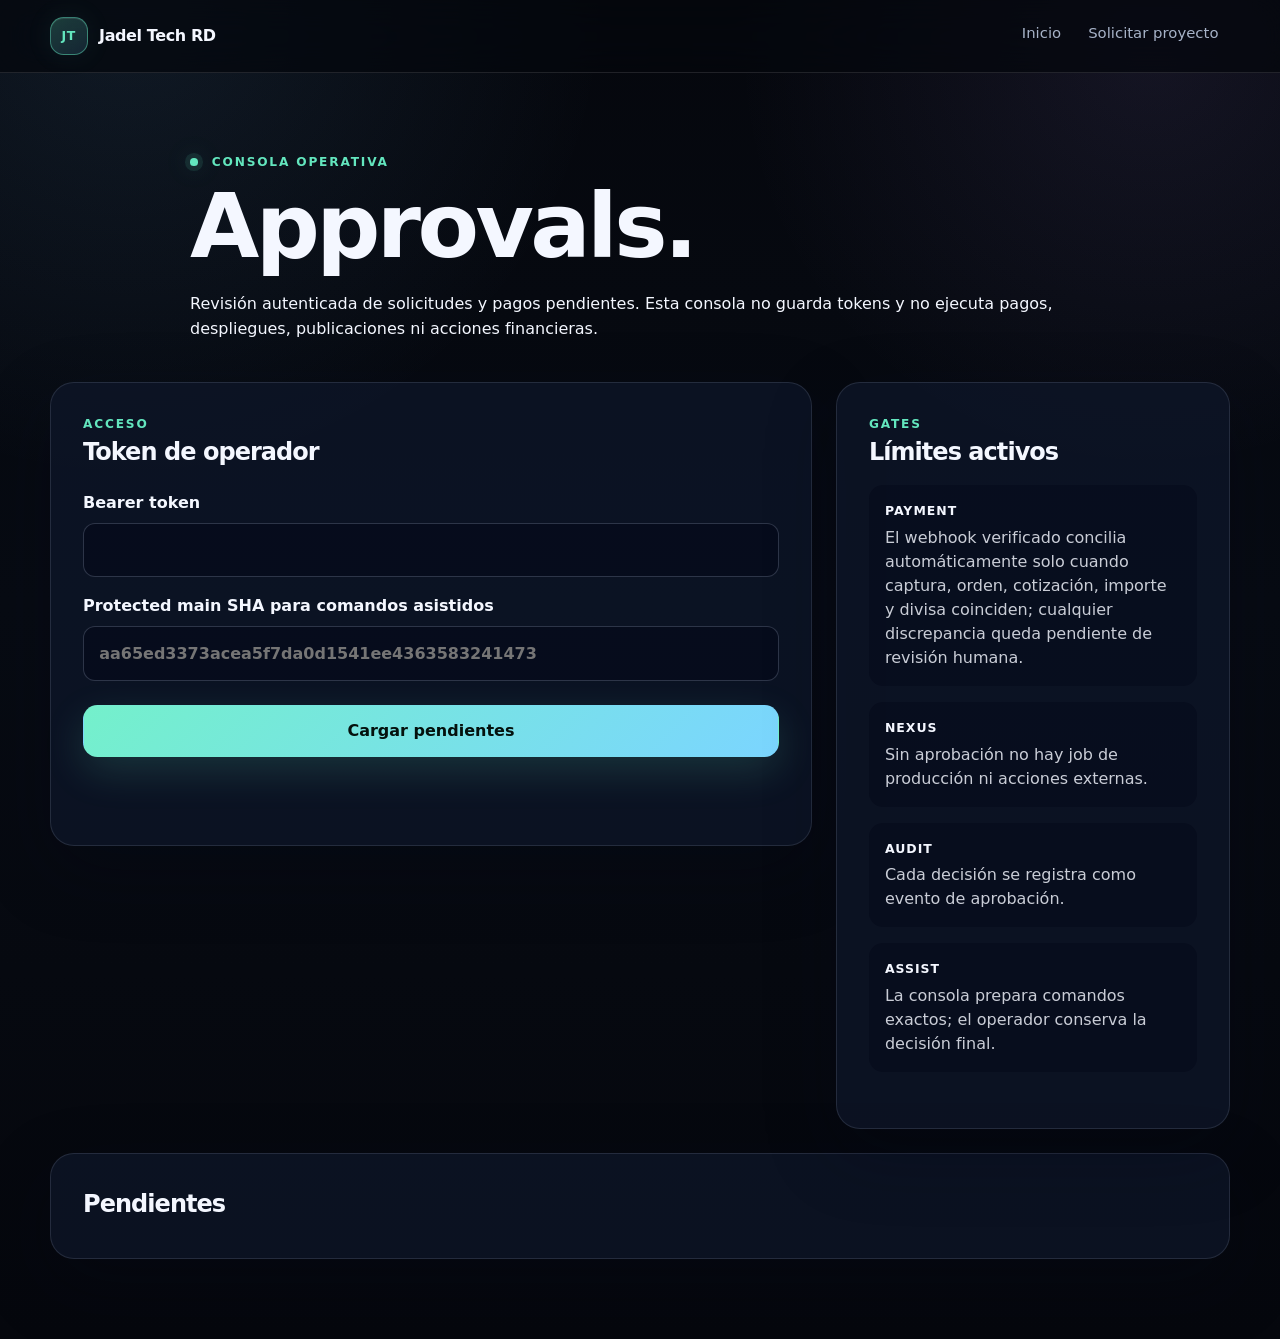
==== commit 7649e0b0: "site: sync canonical public application" ====
--- a/approval-console.html
+++ b/approval-console.html
@@ -41,7 +41,7 @@
         <div class="eyebrow">Gates</div>
         <h2>Límites activos</h2>
         <ol>
-          <li><strong>PAYMENT</strong><span>Webhook verificado no activa fulfillment sin reconciliación humana.</span></li>
+          <li><strong>PAYMENT</strong><span>El webhook verificado concilia automáticamente solo cuando captura, orden, cotización, importe y divisa coinciden; cualquier discrepancia queda pendiente de revisión humana.</span></li>
           <li><strong>NEXUS</strong><span>Sin aprobación no hay job de producción ni acciones externas.</span></li>
           <li><strong>AUDIT</strong><span>Cada decisión se registra como evento de aprobación.</span></li>
           <li><strong>ASSIST</strong><span>La consola prepara comandos exactos; el operador conserva la decisión final.</span></li>
--- a/project-request.css
+++ b/project-request.css
@@ -1 +1,3 @@
 .request-shell{padding-top:5rem;padding-bottom:5rem}.request-hero{max-width:900px;margin:0 auto 2.5rem}.request-hero h1{font-size:clamp(2.5rem,7vw,5.8rem);margin:.35rem 0 1rem}.request-grid{display:grid;grid-template-columns:minmax(0,1.45fr) minmax(280px,.75fr);gap:1.5rem;align-items:start}.request-card{border:1px solid rgba(148,163,184,.18);background:rgba(15,23,42,.72);border-radius:24px;padding:clamp(1.2rem,3vw,2rem);box-shadow:0 24px 70px rgba(2,6,23,.25)}.request-card h2{margin:.35rem 0 .5rem}.form-grid{display:grid;grid-template-columns:1fr 1fr;gap:1rem;margin:1.5rem 0}.form-grid label,.service-selector label{display:flex;flex-direction:column;gap:.45rem;font-weight:700}.form-grid label span{font-weight:400;opacity:.7}.full-field{grid-column:1/-1}.form-grid input,.form-grid textarea{width:100%;box-sizing:border-box;border:1px solid rgba(148,163,184,.28);border-radius:12px;background:rgba(2,6,23,.52);color:inherit;padding:.85rem .95rem;font:inherit}.form-grid input:focus,.form-grid textarea:focus{outline:2px solid rgba(96,165,250,.8);outline-offset:2px}.service-selector{border:0;padding:0;margin:1.5rem 0;display:grid;grid-template-columns:1fr 1fr;gap:.65rem 1rem}.service-selector legend{font-weight:800;margin-bottom:.75rem}.service-selector label{flex-direction:row;align-items:flex-start;font-weight:500;padding:.55rem .65rem;border-radius:10px;background:rgba(15,23,42,.55)}.service-selector input,.consent-row input{margin-top:.2rem}.turnstile-panel{margin:1.4rem 0;padding:1rem;border-radius:14px;border:1px solid rgba(148,163,184,.18);background:rgba(2,6,23,.35)}.turnstile-panel .compact{margin-top:.7rem;padding:.6rem .8rem;font-size:.88rem}.consent-row{display:flex;align-items:flex-start;gap:.7rem;line-height:1.5;margin:1.2rem 0}.request-status{min-height:1.5rem;margin-top:1rem}.request-status[data-kind="error"]{color:#fca5a5}.request-status[data-kind="success"]{color:#86efac}.request-status[data-kind="working"]{color:#bfdbfe}.request-assurance ol,.nexus-intake-panel ul{list-style:none;padding:0;margin:1.2rem 0 1.5rem;display:grid;gap:1rem}.request-assurance li,.nexus-intake-panel li{display:grid;gap:.3rem;padding:1rem;border-radius:14px;background:rgba(2,6,23,.38)}.request-assurance li strong,.nexus-intake-panel li strong{font-size:.78rem;letter-spacing:.08em}.request-assurance li span,.nexus-intake-panel li span{opacity:.82;line-height:1.5}.nexus-intake-panel{margin:1.4rem 0;padding-top:1.2rem;border-top:1px solid rgba(148,163,184,.16)}.nexus-intake-panel h3{margin:.35rem 0 .4rem;font-size:1rem}.approval-results{margin-top:1.5rem}.approval-list{display:grid;grid-template-columns:1fr 1fr;gap:1rem}.approval-list section{display:grid;align-content:start;gap:.8rem}.approval-list article{display:grid;gap:.45rem;padding:1rem;border:1px solid rgba(148,163,184,.16);border-radius:14px;background:rgba(2,6,23,.35)}.approval-list span,.approval-list small{color:#a7b3c6;font-size:.78rem;overflow-wrap:anywhere}.approval-list div{display:flex;flex-wrap:wrap;gap:.5rem}.approval-list button{border:1px solid rgba(96,165,250,.26);border-radius:10px;background:rgba(96,165,250,.08);color:inherit;padding:.55rem .7rem;cursor:pointer}.approval-list button:hover{background:rgba(96,165,250,.16)}.approval-command{margin-top:.85rem;border:1px solid rgba(255,255,255,.1);border-radius:12px;padding:.85rem;background:rgba(255,255,255,.035)}.approval-command summary{cursor:pointer;font-weight:800}.approval-command p{color:var(--muted);font-size:.82rem}.approval-command code{display:block;overflow-x:auto;white-space:pre;border-radius:10px;padding:.85rem;background:rgba(3,5,10,.72);color:var(--text);font-size:.78rem}.muted{opacity:.72}@media(max-width:860px){.request-grid,.approval-list{grid-template-columns:1fr}.form-grid,.service-selector{grid-template-columns:1fr}.full-field{grid-column:auto}.request-shell{padding-top:3rem}}
+.request-confirmation{grid-column:1/-1;max-width:860px;margin:0 auto;width:100%;box-sizing:border-box}.request-confirmation:focus{outline:2px solid rgba(96,165,250,.85);outline-offset:4px}.request-confirmation-summary{padding:1rem;border-radius:12px;background:rgba(16,185,129,.1);overflow-wrap:anywhere}.request-confirmation-steps{list-style:none;padding:0;margin:1.4rem 0;display:grid;gap:.8rem}.request-confirmation-steps li{display:grid;gap:.35rem;padding:1rem;border-radius:14px;background:rgba(2,6,23,.38)}.request-confirmation-steps li span{line-height:1.5;opacity:.82}.request-confirmation-payment{padding:1rem;border:1px solid rgba(250,204,21,.25);border-radius:12px;background:rgba(250,204,21,.06);line-height:1.5}
+.service-selector[hidden]{display:none}
